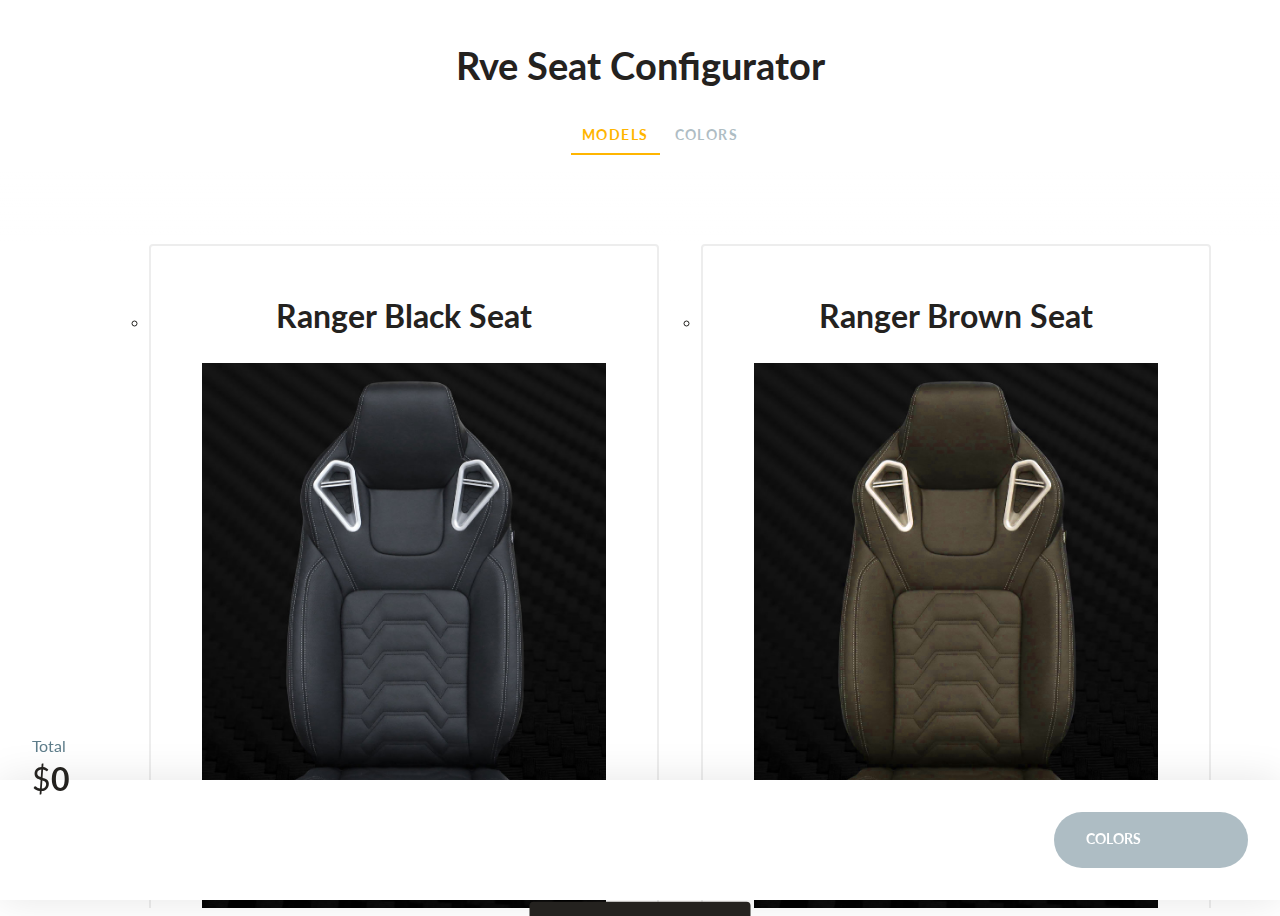
==== index.html @ e7c23ba9 "added images and modified index and product.html files according to user requirement. image variant " ====
<!doctype html>
<html lang="en" class="no-js">
<head>
	<meta charset="UTF-8">
	<meta name="viewport" content="width=device-width, initial-scale=1">
	<link href="https://fonts.googleapis.com/css?family=Lato:400,700" rel="stylesheet">
	<link rel="stylesheet" href="css/reset.css"> <!-- CSS reset -->
	<link rel="stylesheet" href="css/style.css"> <!-- Resource style -->
  	
	<title>Rve Seat Configurator</title>
</head>
<body>
<div class="cd-product-builder">
	<header class="main-header">
		<h1>Rve Seat Configurator</h1>
		
		<nav class="cd-builder-main-nav disabled">
			<ul>
				<li class="active"><a href="#models">Models</a></li>
				<li><a href="#colors">Colors</a></li>
<!--				<li><a href="#accessories">Accessories</a></li>
				<li><a href="#summary">Summary</a></li>-->
			</ul>
		</nav>

		<!--<a href="https://codyhouse.co/?p=16220" class="cd-nugget-info hide-on-mobile">Article &amp; Download</a>-->
	</header>

	<div class="cd-builder-steps">
		<ul>
			<li data-selection="models" class="active builder-step">
				<section class="cd-step-content">
					<header>
						<h1>Select Model</h1>
						<span class="steps-indicator">Step <b>1</b> of 4</span>
					</header>

					<a href="https://codyhouse.co/?p=16220" class="cd-nugget-info hide-on-desktop">Article &amp; Download</a>

					<ul class="models-list options-list cd-col-2">
						<li class="js-option js-radio" data-price="500" data-model="product-01">
							<span class="name">Ranger Black Seat</span>
							<img src="img/Ranger_seat_black.png" alt="Black">
							<span class="price">from $500</span>
							<div class="radio"></div>
						</li>

						<li class="js-option js-radio" data-price="500" data-model="product-02">
							<span class="name">Ranger Brown Seat</span>
							<img src="img/Ranger_seat_brown.png" alt="Brown">
							<span class="price">from $500</span>
							<div class="radio"></div>
						</li>
					</ul>
				</section>
			</li>
			<!-- additional content will be inserted using ajax -->
		</ul>
	</div>

	<footer class="cd-builder-footer disabled step-1">
		<div class="selected-product">
			<img src="img/Ranger_seat_black.png" alt="Product preview">

			<div class="tot-price">
				<span>Total</span>
				<span class="total">$<b>0</b></span>
			</div>
		</div>
		
		<nav class="cd-builder-secondary-nav">
			<ul>
				<li class="next nav-item">
					<ul>
						<li class="visible"><a href="#0">Colors</a></li>
						<li><a href="#0">Accessories</a></li>
						<li><a href="#0">Summary</a></li>
						<li class="buy"><a href="#0">Buy Now</a></li>
					</ul>
				</li>
				<li class="prev nav-item">
					<ul>
						<li class="visible"><a href="#0">Models</a></li>
						<li><a href="#0">Models</a></li>
						<li><a href="#0">Colors</a></li>
						<li><a href="#0">Accessories</a></li>
					</ul>
				</li>
			</ul>
		</nav>

		<span class="alert">Please, select a model first!</span>
	</footer>
</div>
<script src="https://ajax.googleapis.com/ajax/libs/jquery/3.0.0/jquery.min.js"></script>
<script>
	if( !window.jQuery ) document.write('<script src="js/jquery-3.0.0.min.js"><\/script>');
</script>
<script src="js/main.js"></script> <!-- Resource jQuery -->
</body>
</html>
---- css/style.css ----
/* -------------------------------- 

Primary style

-------------------------------- */
*, *::after, *::before {
  box-sizing: border-box;
}

html {
  font-size: 62.5%;
}

body {
  font-size: 1.6rem;
  font-family: "Lato", sans-serif;
  color: #24221F;
  background-color: #ffffff;
}

a {
  color: #5D7C89;
  text-decoration: none;
}

img {
  max-width: 100%;
}

/* -------------------------------- 

Home Link

-------------------------------- */
.cd-nugget-info {
  position: relative;
  display: block;
  margin-bottom: 1em;
  padding: .8em;
  background: #5D7C89;
  color: #ffffff;
  text-align: center;
  border-radius: 4px;
}
.cd-nugget-info::before, .cd-nugget-info::after {
  /* back arrow */
  content: '';
  position: absolute;
  width: 10px;
  height: 2px;
  background: currentColor;
  left: 16px;
  top: calc(50% - 1px);
  -webkit-transform-origin: left center;
      -ms-transform-origin: left center;
          transform-origin: left center;
}
.cd-nugget-info::before {
  -webkit-transform: rotate(45deg);
      -ms-transform: rotate(45deg);
          transform: rotate(45deg);
}
.cd-nugget-info::after {
  -webkit-transform: translateY(1px) rotate(-45deg);
      -ms-transform: translateY(1px) rotate(-45deg);
          transform: translateY(1px) rotate(-45deg);
}
.cd-nugget-info:hover {
  background: #678a98;
}
.cd-nugget-info.hide-on-mobile {
  display: none;
}
@media only screen and (min-width: 1024px) {
  .cd-nugget-info {
    background: transparent;
    color: #5D7C89;
    border: 2px solid #5D7C89;
  }
  .cd-nugget-info:hover {
    background: #5D7C89;
    color: #ffffff;
  }
  .cd-nugget-info.hide-on-desktop {
    display: none;
  }
  .cd-nugget-info.hide-on-mobile {
    display: inline-block;
    position: absolute;
    top: 40px;
    left: 2em;
    padding: .8em .8em .8em 2em;
  }
}

/* -------------------------------- 

Main Components 

-------------------------------- */
.cd-product-builder {
  height: 100vh;
  overflow: hidden;
}

.cd-builder-steps {
  position: relative;
  height: 100%;
  overflow: hidden;
}
.cd-builder-steps > ul {
  height: 100%;
  overflow: hidden;
}
.cd-builder-steps .builder-step {
  position: absolute;
  z-index: 1;
  top: 0;
  left: 0;
  width: 100%;
  height: 100%;
  overflow: auto;
  -webkit-overflow-scrolling: touch;
  visibility: hidden;
  -webkit-transition: visibility .5s;
  transition: visibility .5s;
  padding: 0 5%;
}
.cd-builder-steps .builder-step.active {
  position: relative;
  z-index: 2;
  visibility: visible;
  -webkit-transition: visibility .7s;
  transition: visibility .7s;
}
.cd-builder-steps .builder-step.first-load {
  /* hide content uploaded via Ajax */
  display: none;
}

/* -------------------------------- 

Step content - basic style

-------------------------------- */
.cd-step-content {
  padding: 1.8em 0 3em;
  opacity: 0;
  /* this is the animation of a section moving right (go back to a prev step) - selection already made */
  -webkit-animation: cd-center-to-right .5s 0s backwards;
          animation: cd-center-to-right .5s 0s backwards;
}
.cd-step-content header {
  position: relative;
  margin-bottom: 1em;
}
.cd-step-content h1 {
  font-size: 2.4rem;
}
.cd-step-content .steps-indicator {
  /* visible on mobile only - used to show the current step number */
  position: absolute;
  right: 0;
  bottom: 2px;
  color: #5D7C89;
}
.cd-step-content .options-list > li {
  /* basic style for list of options */
  border: 2px solid #EDEDED;
  border-radius: 4px;
  margin-bottom: 20px;
  cursor: pointer;
  -webkit-transition: border-color .3s;
  transition: border-color .3s;
}
.cd-step-content .options-list > li.selected {
  border-color: #FFB500;
}
.cd-step-content .radio, .cd-step-content .check {
  position: relative;
  display: inline-block;
  height: 30px;
  width: 30px;
}
.cd-step-content .radio::after, .cd-step-content .radio::before, .cd-step-content .check::after, .cd-step-content .check::before {
  /* used to create the check icon and yellow circle/square dot ( when element is selected) */
  position: absolute;
  top: 0;
  left: 0;
  content: '';
  height: 100%;
  width: 100%;
  /* Force hardware acceleration */
  -webkit-transform: translateZ(0);
          transform: translateZ(0);
  -webkit-backface-visibility: hidden;
          backface-visibility: hidden;
}
.cd-step-content .radio::before, .cd-step-content .check::before {
  /* yellow circle/square */
  border: 2px solid #EDEDED;
  background: #ffffff;
  -webkit-transition: background-color .3s, border-color .3s, -webkit-transform .3s;
  transition: background-color .3s, border-color .3s, -webkit-transform .3s;
  transition: background-color .3s, transform .3s, border-color .3s;
  transition: background-color .3s, transform .3s, border-color .3s, -webkit-transform .3s;
}
.cd-step-content .radio::after, .cd-step-content .check::after {
  /* check icon */
  background: url(../img/cd-icon-check.svg) no-repeat center center;
}
.cd-step-content .radio::before {
  border-radius: 50%;
}
.cd-step-content .check::before {
  border-radius: 4px;
}
.cd-step-content .selected .radio::before, .cd-step-content .selected .check::before {
  background: #FFB500;
  border-color: #FFB500;
  -webkit-transform: scale(1.5);
      -ms-transform: scale(1.5);
          transform: scale(1.5);
  -webkit-animation: cd-bounce .5s;
          animation: cd-bounce .5s;
}
.active .cd-step-content {
  /* this is the animation of the selected step */
  opacity: 1;
  -webkit-transform: translateX(0);
      -ms-transform: translateX(0);
          transform: translateX(0);
  -webkit-animation: cd-right-to-center .5s .2s backwards;
          animation: cd-right-to-center .5s .2s backwards;
}
.move-left .cd-step-content {
  /* this is the animation of a section moving left - selection already made */
  -webkit-animation: cd-center-to-left .5s 0s backwards;
          animation: cd-center-to-left .5s 0s backwards;
}
.active.back .cd-step-content {
  /* this is the animation of the selected step - moving down*/
  -webkit-animation: cd-left-to-center .5s .2s backwards;
          animation: cd-left-to-center .5s .2s backwards;
}
@media only screen and (min-width: 768px) {
  .cd-step-content header {
    margin-bottom: 2em;
  }
  .cd-step-content h1 {
    font-size: 4rem;
  }
  .cd-step-content .steps-indicator {
    font-size: 2rem;
  }
  .cd-step-content .options-list > li {
    margin-bottom: 2%;
  }
  .cd-step-content .options-list.cd-col-2::after {
    clear: both;
    content: "";
    display: block;
  }
  .cd-step-content .options-list.cd-col-2 > li {
    width: 48%;
    float: left;
    margin-right: 4%;
  }
  .cd-step-content .options-list.cd-col-2 > li:nth-of-type(2n) {
    margin-right: 0;
  }
}
@media only screen and (min-width: 1024px) {
  .cd-step-content {
    /* this padding takes care of both top and bottom fixed navigations */
    padding: 220px 0 140px;
    max-width: 1000px;
    margin: 0 auto;
  }
  .cd-step-content header {
    display: none;
  }
}
@media only screen and (min-width: 1024px) and (min-height: 850px) {
  .cd-step-content {
    max-width: 1200px;
  }
}
@media only screen and (min-width: 1480px) and (min-height: 850px) {
  .cd-step-content {
    padding: 250px 0 140px;
  }
}

@-webkit-keyframes cd-right-to-center {
  0% {
    opacity: 0;
    -webkit-transform: translateX(30px);
            transform: translateX(30px);
  }
  100% {
    opacity: 1;
    -webkit-transform: translateX(0);
            transform: translateX(0);
  }
}

@keyframes cd-right-to-center {
  0% {
    opacity: 0;
    -webkit-transform: translateX(30px);
            transform: translateX(30px);
  }
  100% {
    opacity: 1;
    -webkit-transform: translateX(0);
            transform: translateX(0);
  }
}
@-webkit-keyframes cd-left-to-center {
  0% {
    opacity: 0;
    -webkit-transform: translateX(-30px);
            transform: translateX(-30px);
  }
  100% {
    opacity: 1;
    -webkit-transform: translateX(0);
            transform: translateX(0);
  }
}
@keyframes cd-left-to-center {
  0% {
    opacity: 0;
    -webkit-transform: translateX(-30px);
            transform: translateX(-30px);
  }
  100% {
    opacity: 1;
    -webkit-transform: translateX(0);
            transform: translateX(0);
  }
}
@-webkit-keyframes cd-center-to-left {
  0% {
    opacity: 1;
    -webkit-transform: translateX(0);
            transform: translateX(0);
  }
  100% {
    opacity: 0;
    -webkit-transform: translateX(-30px);
            transform: translateX(-30px);
  }
}
@keyframes cd-center-to-left {
  0% {
    opacity: 1;
    -webkit-transform: translateX(0);
            transform: translateX(0);
  }
  100% {
    opacity: 0;
    -webkit-transform: translateX(-30px);
            transform: translateX(-30px);
  }
}
@-webkit-keyframes cd-center-to-right {
  0% {
    opacity: 1;
    -webkit-transform: translateX(0);
            transform: translateX(0);
  }
  100% {
    opacity: 0;
    -webkit-transform: translateX(30px);
            transform: translateX(30px);
  }
}
@keyframes cd-center-to-right {
  0% {
    opacity: 1;
    -webkit-transform: translateX(0);
            transform: translateX(0);
  }
  100% {
    opacity: 0;
    -webkit-transform: translateX(30px);
            transform: translateX(30px);
  }
}
@-webkit-keyframes cd-bounce {
  0% {
    -webkit-transform: scale(1);
            transform: scale(1);
  }
  30% {
    -webkit-transform: scale(1.6);
            transform: scale(1.6);
  }
  60% {
    -webkit-transform: scale(1.4);
            transform: scale(1.4);
  }
  100% {
    -webkit-transform: scale(1.5);
            transform: scale(1.5);
  }
}
@keyframes cd-bounce {
  0% {
    -webkit-transform: scale(1);
            transform: scale(1);
  }
  30% {
    -webkit-transform: scale(1.6);
            transform: scale(1.6);
  }
  60% {
    -webkit-transform: scale(1.4);
            transform: scale(1.4);
  }
  100% {
    -webkit-transform: scale(1.5);
            transform: scale(1.5);
  }
}
/* -------------------------------- 

Models Step - style

-------------------------------- */
.cd-builder-steps .models-list {
  text-align: center;
}
.cd-builder-steps .models-list > li {
  padding: 2.7em 0;
}
.cd-builder-steps .models-list .name {
  display: block;
  font-size: 3.2rem;
  font-weight: bold;
  margin-top: .2em;
}
.cd-builder-steps .models-list img {
  display: block;
  max-width: 80%;
  margin: 1.8em auto 2.2em;
}
.cd-builder-steps .models-list .price {
  display: block;
  color: #5D7C89;
  margin-bottom: 1em;
}
.cd-builder-steps .models-list .selected .radio::before {
  /* show a loading animation while you wait for the HTML to be loaded */
  background: transparent;
  border-color: #EDEDED;
  border-right-color: #FFB500;
  -webkit-transform: scale(1);
      -ms-transform: scale(1);
          transform: scale(1);
  -webkit-animation: cd-load .6s infinite;
          animation: cd-load .6s infinite;
}
.cd-builder-steps .models-list .selected.loaded .radio::before {
  /* content has been loaded - show the yellow circle + check icon */
  background: #FFB500;
  border-color: #FFB500;
  -webkit-transform: scale(1.5);
      -ms-transform: scale(1.5);
          transform: scale(1.5);
  -webkit-animation: cd-bounce .5s;
          animation: cd-bounce .5s;
}

@-webkit-keyframes cd-load {
  0% {
    -webkit-transform: rotate(0deg);
            transform: rotate(0deg);
  }
  100% {
    -webkit-transform: rotate(360deg);
            transform: rotate(360deg);
  }
}

@keyframes cd-load {
  0% {
    -webkit-transform: rotate(0deg);
            transform: rotate(0deg);
  }
  100% {
    -webkit-transform: rotate(360deg);
            transform: rotate(360deg);
  }
}
/* -------------------------------- 

Colors Step - style

-------------------------------- */
.cd-product-previews {
  position: relative;
  margin: 4.5em 0;
}
.cd-product-previews > li {
  position: absolute;
  top: 0;
  left: 0;
  width: 100%;
  opacity: 0;
}
.cd-product-previews > li.selected {
  position: relative;
  opacity: 1;
}
.cd-product-previews > li img {
  display: block;
  width: 100%;
  max-width: 750px;
  margin: 0 auto;
}
@media only screen and (min-width: 1024px) {
  .cd-product-previews {
    margin: 0 0 2em;
  }
}
@media only screen and (min-width: 1480px) and (min-height: 850px) {
  .cd-product-previews {
    margin-bottom: 4em;
  }
}

.cd-product-customizer {
  text-align: center;
}
.cd-product-customizer li {
  position: relative;
  display: inline-block;
  margin-right: .5em;
}
.cd-product-customizer li:last-of-type {
  margin-right: 0;
}
.cd-product-customizer li::before, .cd-product-customizer li::after {
  /* this is used as tooltip to show color name */
  position: absolute;
  left: 50%;
  -webkit-transform: translateX(-50%) translateY(-5px);
      -ms-transform: translateX(-50%) translateY(-5px);
          transform: translateX(-50%) translateY(-5px);
  opacity: 0;
  visibility: hidden;
  -webkit-transition: opacity .2s, visibility .2s, -webkit-transform .2s;
  transition: opacity .2s, visibility .2s, -webkit-transform .2s;
  transition: opacity .2s, visibility .2s, transform .2s;
  transition: opacity .2s, visibility .2s, transform .2s, -webkit-transform .2s;
}
.cd-product-customizer li::before {
  /* this is the tooltip triangle */
  content: '';
  bottom: 100%;
  height: 0;
  border: 8px solid transparent;
  border-top-color: rgba(237, 237, 237, 0.8);
  border-top-width: 10px;
  border-top-width: 10px;
}
.cd-product-customizer li::after {
  /* this is the tooltip content */
  content: attr(data-content);
  background-color: rgba(237, 237, 237, 0.8);
  white-space: nowrap;
  padding: .7em 1.1em;
  border-radius: 2em;
  bottom: calc( 100% + 18px);
}
.cd-product-customizer li:hover::before, .cd-product-customizer li:hover::after {
  opacity: 1;
  visibility: visible;
  -webkit-transform: translateX(-50%);
      -ms-transform: translateX(-50%);
          transform: translateX(-50%);
}
.cd-product-customizer a {
  /* replace text with bg color */
  display: inline-block;
  overflow: hidden;
  text-indent: 100%;
  color: transparent;
  white-space: nowrap;
  height: 30px;
  width: 30px;
  border-radius: 50%;
  border: 2px solid #ffffff;
  box-shadow: 0 0 0 2px #EDEDED;
  -webkit-transition: box-shadow .3s;
  transition: box-shadow .3s;
}
.cd-product-customizer .selected a {
  box-shadow: 0 0 0 2px #FFB500;
}
@media only screen and (min-width: 768px) {
  .cd-product-customizer li {
    margin-right: 1em;
  }
  .cd-product-customizer a {
    height: 50px;
    width: 50px;
  }
}

[data-color="white"] {
  /* used to give background color to Color options */
  background-color: #FFFFFF;
}

[data-color="grey"] {
  background-color: #9400d3;
}

[data-color="orange"] {
  background-color: #e75480;
}

[data-color="perl"] {
  background-color: #d1d1d1;
}

/* -------------------------------- 

Accessories Step - style

-------------------------------- */
.cd-builder-steps .accessories-list > li {
  text-align: center;
  padding: 2em 1.5em;
  font-weight: bold;
}
.cd-builder-steps .accessories-list p {
  font-size: 1.8rem;
  line-height: 1.4;
}
.cd-builder-steps .accessories-list .price {
  display: block;
  margin: 1.2em auto;
  color: #5D7C89;
}
@media only screen and (min-width: 768px) {
  .cd-builder-steps .accessories-list > li {
    position: relative;
    text-align: left;
    padding: 35px 250px 35px 32px;
  }
  .cd-builder-steps .accessories-list p {
    font-size: 2.2rem;
  }
  .cd-builder-steps .accessories-list .check, .cd-builder-steps .accessories-list .price {
    position: absolute;
    top: 50%;
    bottom: auto;
    -webkit-transform: translateY(-50%);
        -ms-transform: translateY(-50%);
            transform: translateY(-50%);
  }
  .cd-builder-steps .accessories-list .check {
    right: 32px;
  }
  .cd-builder-steps .accessories-list .price {
    /* 32px (right padding) + 44px (.check width) + 26px (margin between .check and .price) */
    right: 102px;
    margin: 0;
    font-size: 2.2rem;
    color: #24221F;
  }
}
@media only screen and (min-width: 1024px) {
  .cd-builder-steps .accessories-list > li {
    padding-right: 300px;
  }
  .cd-builder-steps .accessories-list p, .cd-builder-steps .accessories-list .price {
    font-size: 2.6rem;
  }
}

/* -------------------------------- 

Summary Step - style

-------------------------------- */
.cd-builder-steps .summary-list > li {
  position: relative;
  margin: 2em 0;
}
.cd-builder-steps .summary-list h2 {
  text-transform: uppercase;
  font-weight: bold;
  margin-bottom: 2em;
  letter-spacing: .1em;
}
.cd-builder-steps .summary-list h2::before {
  /* this is the line below the step label */
  content: '';
  display: block;
  height: 2px;
  width: 32px;
  background: #EDEDED;
  margin-bottom: .6em;
}
.cd-builder-steps .summary-list .product-preview {
  display: block;
  max-width: 700px;
  width: 100%;
  margin-bottom: 2em;
}
.cd-builder-steps .summary-list h3 {
  font-size: 2.4rem;
  font-weight: bold;
  margin: .4em 0;
}
.cd-builder-steps .summary-list p {
  color: #5D7C89;
  line-height: 1.6;
}
.cd-builder-steps .summary-list .summary-color::after {
  clear: both;
  content: "";
  display: block;
}
.cd-builder-steps .summary-list .summary-color > * {
  float: left;
}
.cd-builder-steps .summary-list .color-swatch {
  display: inline-block;
  height: 40px;
  width: 40px;
  border: 2px solid #ffffff;
  box-shadow: 0 0 0 2px #EDEDED;
  border-radius: 50%;
}
.cd-builder-steps .summary-list .color-label {
  display: inline-block;
  font-size: 1.8rem;
  margin-top: 11px;
  margin-left: .5em;
}
.cd-builder-steps .summary-list .summary-accessories {
  color: #5D7C89;
  list-style: disc;
  list-style-position: inside;
}
.cd-builder-steps .summary-list .summary-accessories p {
  display: inline;
}
@media only screen and (min-width: 1024px) {
  .cd-builder-steps .summary-list {
    text-align: center;
  }
  .cd-builder-steps .summary-list > li {
    margin: 0 0 4.5em;
  }
  .cd-builder-steps .summary-list h2 {
    font-size: 1.8rem;
  }
  .cd-builder-steps .summary-list h2::before {
    margin: 0 auto .6em;
  }
  .cd-builder-steps .summary-list h3 {
    font-size: 4rem;
    text-align: center;
  }
  .cd-builder-steps .summary-list p {
    font-size: 1.8rem;
  }
  .cd-builder-steps .summary-list .product-preview {
    margin: 0 auto 2em;
  }
  .cd-builder-steps .summary-list .summary-color {
    display: inline-block;
  }
  .cd-builder-steps .summary-list .color-swatch {
    height: 54px;
    width: 54px;
  }
  .cd-builder-steps .summary-list .color-label {
    font-size: 2.4rem;
    margin-top: 15px;
  }
}

/* -------------------------------- 

Builder top navigation

-------------------------------- */
.cd-product-builder .main-header {
  display: none;
}
@media only screen and (min-width: 1024px) {
  .cd-product-builder .main-header {
    display: block;
    position: fixed;
    z-index: 3;
    top: 0;
    left: 0;
    width: 100%;
    padding: 0 5%;
    text-align: center;
    background: #ffffff;
  }
  .cd-product-builder .main-header::after {
    /* this is to create the linear gradient below the header */
    content: '';
    position: absolute;
    top: 100%;
    left: 0;
    width: 100%;
    height: 70px;
    background-image: -webkit-linear-gradient(top, white, rgba(255, 255, 255, 0));
    background-image: linear-gradient(to bottom, white, rgba(255, 255, 255, 0));
  }
  .cd-product-builder .main-header h1 {
    font-size: 3.8rem;
    margin: 1.1em auto .76em;
    font-weight: bold;
  }
}
@media only screen and (min-width: 1480px) and (min-height: 850px) {
  .cd-product-builder .main-header h1 {
    font-size: 4.8rem;
  }
}

@media only screen and (min-width: 1024px) {
  .cd-builder-main-nav li {
    display: inline-block;
  }
  .cd-builder-main-nav a {
    display: block;
    font-size: 1.4rem;
    font-weight: bold;
    letter-spacing: .1em;
    text-transform: uppercase;
    color: #5D7C89;
    padding: .7em .8em;
    border-bottom: 2px solid transparent;
    -webkit-transition: color .2s, border-color .2s;
    transition: color .2s, border-color .2s;
  }
  .cd-builder-main-nav a:hover {
    color: #FFB500;
  }
  .cd-builder-main-nav .active a {
    border-color: #FFB500;
    color: #FFB500;
  }
  .cd-builder-main-nav .active a:hover {
    color: #FFB500;
  }
  .cd-builder-main-nav.disabled li:not(.active) a {
    color: rgba(93, 124, 137, 0.5);
  }
}

/* -------------------------------- 

Builder fixed bottom summary

-------------------------------- */
.cd-builder-footer {
  position: fixed;
  z-index: 3;
  bottom: 0;
  left: 0;
  width: 100%;
  height: 54px;
  background: #ffffff;
  box-shadow: 0 -2px 24px rgba(0, 0, 0, 0.2);
  -webkit-transition: -webkit-transform .3s;
  transition: -webkit-transform .3s;
  transition: transform .3s;
  transition: transform .3s, -webkit-transform .3s;
}
.cd-builder-footer.disabled {
  /* no product model has been selected yet - hide navigation */
  -webkit-transform: translateY(100%);
      -ms-transform: translateY(100%);
          transform: translateY(100%);
}
.cd-builder-footer .selected-product {
  /* visible on desktop only */
  display: none;
}
.cd-builder-footer .alert {
  /* this is the notification to select a model - visible on desktop only */
  display: none;
}
@media only screen and (min-width: 1024px) {
  .cd-builder-footer {
    height: 100px;
    padding: 0 2em;
    box-shadow: 0 0 39px rgba(0, 0, 0, 0.1);
  }
  .cd-builder-footer::after {
    clear: both;
    content: "";
    display: block;
  }
  .cd-builder-footer.disabled {
    -webkit-transform: translateY(0);
        -ms-transform: translateY(0);
            transform: translateY(0);
  }
  .cd-builder-footer .selected-product {
    display: block;
    position: absolute;
    top: 50%;
    bottom: auto;
    -webkit-transform: translateY(-50%);
        -ms-transform: translateY(-50%);
            transform: translateY(-50%);
    left: 2em;
    -webkit-transition: -webkit-transform .3s;
    transition: -webkit-transform .3s;
    transition: transform .3s;
    transition: transform .3s, -webkit-transform .3s;
  }
  .cd-builder-footer .selected-product::after {
    clear: both;
    content: "";
    display: block;
  }
  .cd-builder-footer .selected-product, .cd-builder-footer img, .cd-builder-footer .tot-price {
    float: left;
  }
  .cd-builder-footer img {
    width: 197px;
    padding-right: 27px;
    margin-right: 27px;
    border-right: 1px solid #e1e1e1;
    -webkit-transition: opacity .2s;
    transition: opacity .2s;
  }
  .cd-builder-footer .selected-product span {
    display: block;
    color: #5D7C89;
  }
  .cd-builder-footer .tot-price {
    margin-top: 12px;
  }
  .cd-builder-footer .selected-product .total {
    color: #24221F;
    font-size: 3.2rem;
    margin-top: 4px;
  }
  .cd-builder-footer.disabled .selected-product {
    /* translateX is equal to img width (197px) + img margin-right (27px) */
    -webkit-transform: translateX(-224px) translateY(-50%);
        -ms-transform: translateX(-224px) translateY(-50%);
            transform: translateX(-224px) translateY(-50%);
  }
  .cd-builder-footer.disabled .selected-product img {
    opacity: 0;
  }
  .cd-builder-footer .alert {
    display: block;
    position: absolute;
    top: 120%;
    left: 50%;
    -webkit-transform: translateX(-50%) translateY(-50%);
        -ms-transform: translateX(-50%) translateY(-50%);
            transform: translateX(-50%) translateY(-50%);
    -webkit-transition: top .2s;
    transition: top .2s;
    background: #24221F;
    color: #ffffff;
    padding: .8em 1em;
    border-radius: 4px;
  }
  .cd-builder-footer.disabled.show-alert .alert {
    top: 50%;
  }
}
@media only screen and (min-width: 1024px) and (min-height: 850px) {
  .cd-builder-footer {
    height: 120px;
  }
}

.cd-builder-secondary-nav {
  height: 100%;
}
.cd-builder-secondary-nav .nav-item {
  position: absolute;
  top: 0;
  height: 100%;
  width: 50%;
  -webkit-transition: width .2s, opacity .2s;
  transition: width .2s, opacity .2s;
  overflow: hidden;
}
.cd-builder-secondary-nav .prev {
  left: 0;
  color: #5D7C89;
}
.cd-builder-secondary-nav .next {
  z-index: 1;
  right: 0;
  background: #FFB500;
}
.cd-builder-secondary-nav .next:hover {
  background: #ffbc1a;
}
.disabled .cd-builder-secondary-nav .next {
  background: rgba(93, 124, 137, 0.5);
}
.step-1 .cd-builder-secondary-nav .prev {
  /* if models are visible, do not show the prev link */
  opacity: 0;
}
.step-1 .cd-builder-secondary-nav .next {
  width: 100%;
}
.cd-builder-secondary-nav .nav-item ul {
  position: relative;
  width: 100%;
  height: 100%;
}
.cd-builder-secondary-nav .nav-item ul::after {
  /* this is the arrow icon */
  content: '';
  position: absolute;
  height: 16px;
  width: 16px;
  background: url(../img/cd-icon-arrow.svg) no-repeat 0 0;
  pointer-events: none;
}
.cd-builder-secondary-nav .nav-item.prev ul::after {
  left: 1em;
  top: 50%;
  -webkit-transform: translateY(-50%) rotate(180deg);
      -ms-transform: translateY(-50%) rotate(180deg);
          transform: translateY(-50%) rotate(180deg);
  background-position: 0 -16px;
}
.cd-builder-secondary-nav .nav-item.next ul::after {
  right: 1em;
  top: 50%;
  -webkit-transform: translateY(-50%);
      -ms-transform: translateY(-50%);
          transform: translateY(-50%);
}
.cd-builder-secondary-nav .nav-item ul li {
  position: absolute;
  top: 0;
  left: 0;
  height: 100%;
  width: 100%;
  font-size: 1.4rem;
  font-weight: bold;
  text-transform: uppercase;
  line-height: 54px;
  text-align: center;
  -webkit-transform: translateY(100%);
      -ms-transform: translateY(100%);
          transform: translateY(100%);
  -webkit-transition: -webkit-transform .3s;
  transition: -webkit-transform .3s;
  transition: transform .3s;
  transition: transform .3s, -webkit-transform .3s;
}
.cd-builder-secondary-nav .nav-item ul li.visible {
  -webkit-transform: translateY(0);
      -ms-transform: translateY(0);
          transform: translateY(0);
}
.cd-builder-secondary-nav .nav-item ul li.visited {
  -webkit-transform: translateY(-100%);
      -ms-transform: translateY(-100%);
          transform: translateY(-100%);
}
.cd-builder-secondary-nav a {
  display: block;
}
.cd-builder-secondary-nav .next a {
  color: #ffffff;
}
@media only screen and (min-width: 1024px) {
  .cd-builder-secondary-nav {
    box-shadow: none;
    float: right;
    width: 265px;
  }
  .cd-builder-secondary-nav > ul {
    margin-top: 22px;
  }
  .cd-builder-secondary-nav > ul::after {
    clear: both;
    content: "";
    display: block;
  }
  .cd-builder-secondary-nav .nav-item {
    position: relative;
    height: 56px;
  }
  .cd-builder-secondary-nav .nav-item.next {
    width: 194px;
    border-radius: 2em;
    float: right;
    margin-left: 11px;
  }
  .cd-builder-secondary-nav .nav-item.prev {
    width: 56px;
    border-radius: 50%;
    background: #EDEDED;
    /* replace text with image */
    color: transparent;
    overflow: hidden;
    text-indent: 100%;
    white-space: nowrap;
  }
  .cd-builder-secondary-nav .nav-item.prev:hover {
    background: #f2f2f2;
  }
  .cd-builder-secondary-nav .nav-item.prev ul::after {
    left: 50%;
    -webkit-transform: translateY(-50%) translateX(-50%) rotate(180deg);
        -ms-transform: translateY(-50%) translateX(-50%) rotate(180deg);
            transform: translateY(-50%) translateX(-50%) rotate(180deg);
  }
  .cd-builder-secondary-nav .nav-item ul li {
    text-align: left;
    font-size: 1.4rem;
  }
  .cd-builder-secondary-nav a {
    padding-left: 2.3em;
  }
}
@media only screen and (min-width: 1024px) and (min-height: 850px) {
  .cd-builder-secondary-nav > ul {
    margin-top: 32px;
  }
}
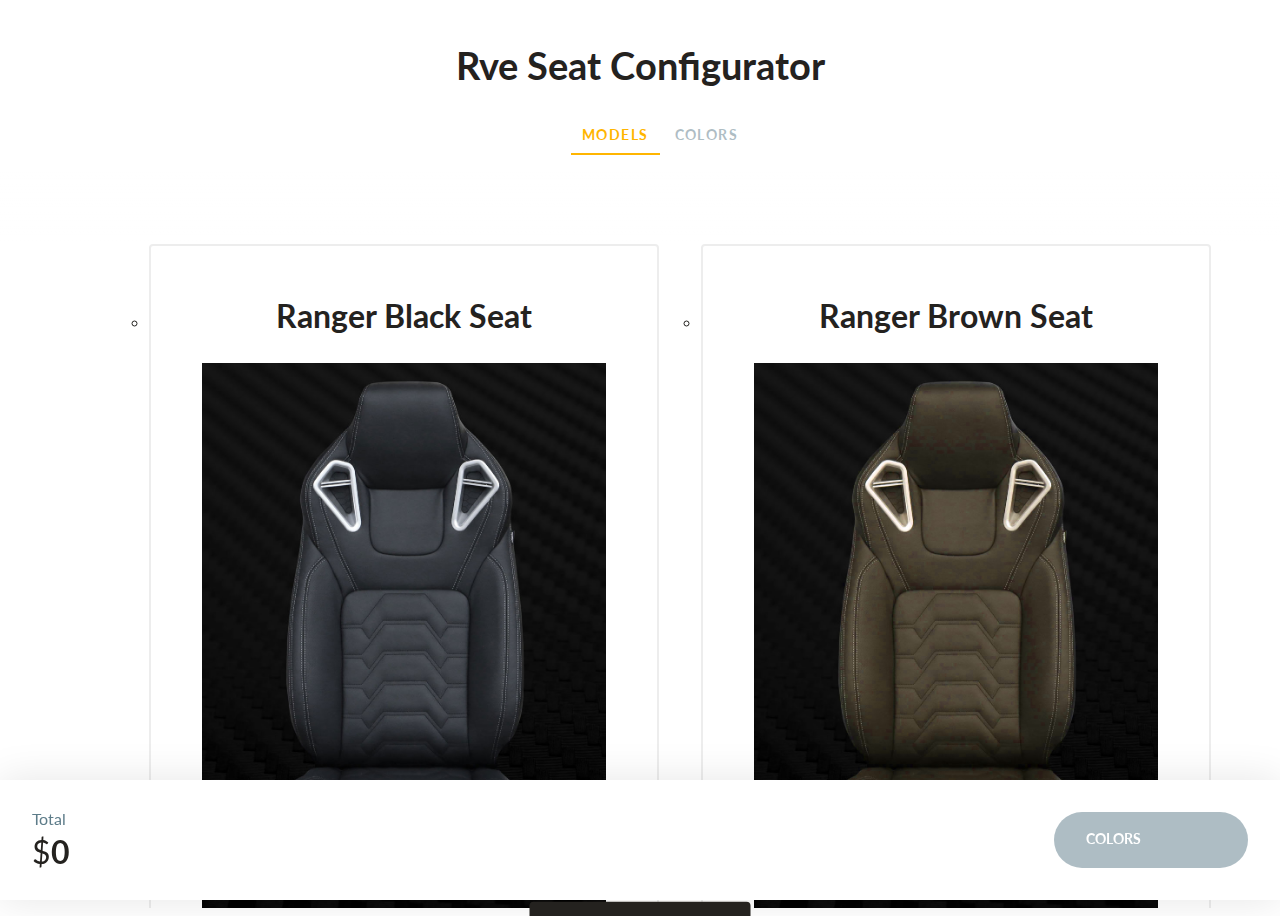
==== commit 47c059f5: "modfied footer img and tot-price" ====
--- a/index.html
+++ b/index.html
@@ -73,9 +73,9 @@
 				<li class="next nav-item">
 					<ul>
 						<li class="visible"><a href="#0">Colors</a></li>
-						<li><a href="#0">Accessories</a></li>
+						<!-- <li><a href="#0">Accessories</a></li>
 						<li><a href="#0">Summary</a></li>
-						<li class="buy"><a href="#0">Buy Now</a></li>
+						<li class="buy"><a href="#0">Buy Now</a></li> -->
 					</ul>
 				</li>
 				<li class="prev nav-item">
--- a/css/style.css
+++ b/css/style.css
@@ -935,10 +935,10 @@
     float: left;
   }
   .cd-builder-footer img {
-    width: 197px;
-    padding-right: 27px;
+    width: 180px;
+    padding-right: 107px;
     margin-right: 27px;
-    border-right: 1px solid #e1e1e1;
+    border-right: 10px solid #e1e1e1;
     -webkit-transition: opacity .2s;
     transition: opacity .2s;
   }
@@ -956,9 +956,9 @@
   }
   .cd-builder-footer.disabled .selected-product {
     /* translateX is equal to img width (197px) + img margin-right (27px) */
-    -webkit-transform: translateX(-224px) translateY(-50%);
-        -ms-transform: translateX(-224px) translateY(-50%);
-            transform: translateX(-224px) translateY(-50%);
+    -webkit-transform: translateX(-207px) translateY(-50%);
+        -ms-transform: translateX(-207px) translateY(-50%);
+            transform: translateX(-207px) translateY(-50%);
   }
   .cd-builder-footer.disabled .selected-product img {
     opacity: 0;
